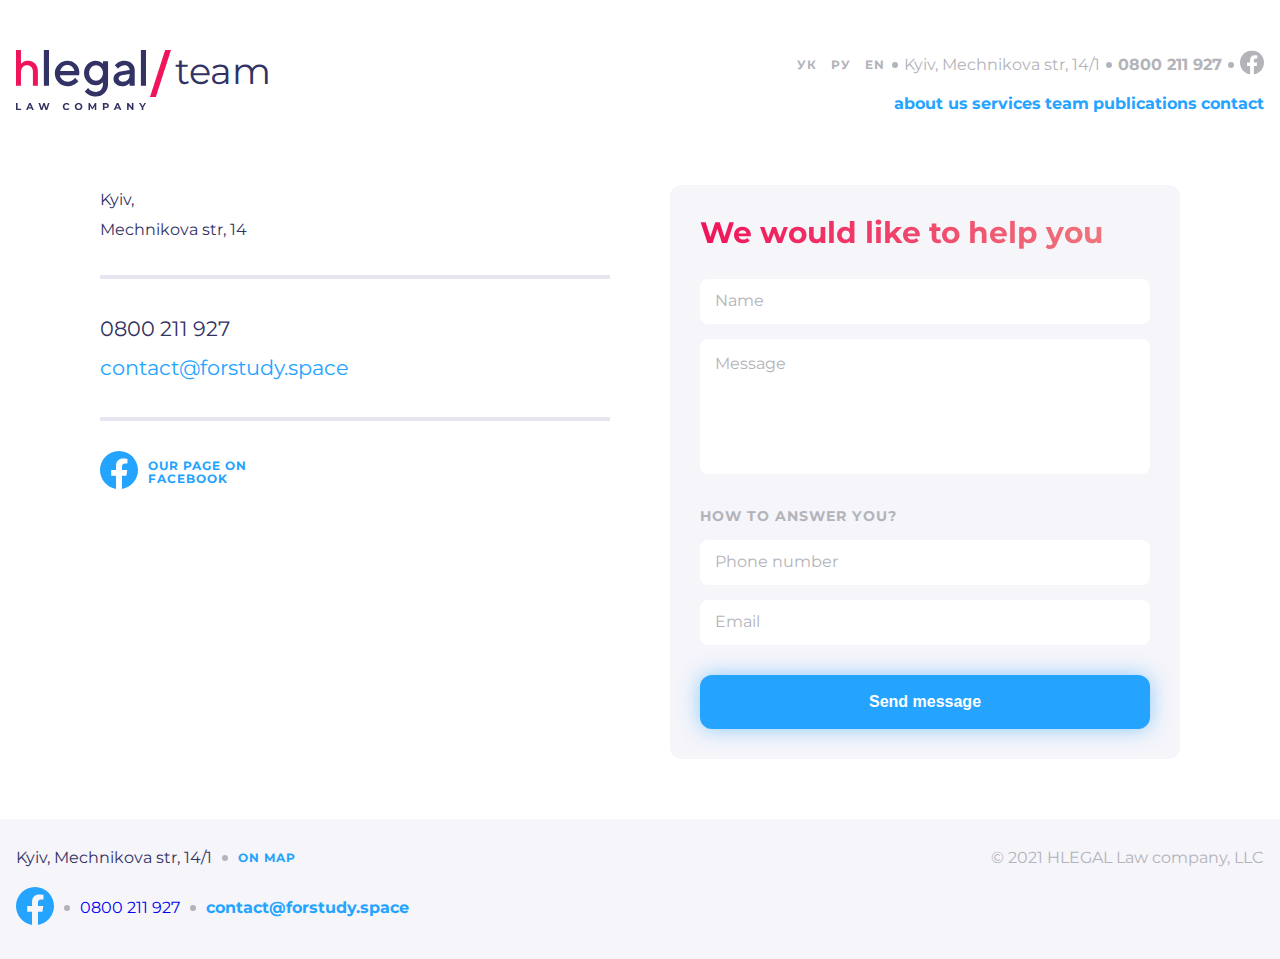
==== pages/contact.html @ 4864a13f "modified files" ====
<!DOCTYPE html>
<html lang="en">

<head>
    <meta charset="UTF-8">
    <meta http-equiv="X-UA-Compatible" content="IE=edge">
    <meta name="viewport" content="width=device-width, initial-scale=1.0">
    <title>CONTACT-PAGE</title>
    <link rel="stylesheet" href="./contact.css">
    <link rel="stylesheet" href="../fonts/font.css">
</head>

<body>
    <header class="header">
        <div class="main-container">
            <div class="header-grid-wrapper">
                <div class="display-flex header-item1">
                    <div class="display-flex">
                        <a href="../index.html" class="logo"><img class="img-logo" src="../images/Logo.svg"
                                alt="Logo"></a>
                        <span class="slash"><img class="img-slash" src="../images/Slash.svg" alt="logo slash"></span>
                        <p class="page-name">team</p>
                    </div>

                    <div class="burger">
                        <span class=""><img src="../images/Hamburger.svg" alt="burger"></span>
                    </div>
                </div>

                <div class="display-flex header-item2 flex-end mobile-flex-start">
                    <div class="lang-buttons">
                        <a href="#" class="lang-btn">ук</a>
                        <a href="#" class="lang-btn">ру</a>
                        <a href="#" class="lang-btn">en</a>
                    </div>

                    <div class="align-items">
                        <span class="dot"></span>
                        <p class="text-style1">Kyiv, Mechnikova str, 14/1</p>
                        <span class="dot"></span>
                        <a href="#" class="text-style2">0800 211 927</a>
                        <span class="dot"></span>

                        <a class="facebook-mobile-none" href="#"><svg class="facebook-hover" width="24" height="25"
                                viewBox="0 0 24 25" fill="none" xmlns="http://www.w3.org/2000/svg">
                                <g clip-path="url(#clip0_1_539)">
                                    <path
                                        d="M24 12.5733C24 5.90541 18.6274 0.5 12 0.5C5.37258 0.5 0 5.90541 0 12.5733C0 18.5995 4.38823 23.5943 10.125 24.5V16.0633H7.07813V12.5733H10.125V9.91343C10.125 6.88755 11.9165 5.21615 14.6576 5.21615C15.9705 5.21615 17.3438 5.45195 17.3438 5.45195V8.42313H15.8306C14.3399 8.42313 13.875 9.35379 13.875 10.3086V12.5733H17.2031L16.6711 16.0633H13.875V24.5C19.6118 23.5943 24 18.5995 24 12.5733Z"
                                        fill="#B3B3BA" />
                                </g>
                                <defs>
                                    <clipPath id="clip0_1_539">
                                        <rect width="24" height="24" fill="white" transform="translate(0 0.5)" />
                                    </clipPath>
                                </defs>
                            </svg>
                        </a>
                    </div>
                </div>

                <div class="header-item3">
                    <nav class="nav flex-end mobile-flex-start active">
                        <div class="menu">
                            <a href="#" class="nav-link">about us</a>
                            <a href="#" class="nav-link">services</a>
                            <a href="#" class="nav-link">team</a>
                            <a href="#" class="nav-link">publications</a>
                            <a href="#" class="nav-link">contact</a>
                        </div>
                    </nav>
                </div>

            </div>
        </div>
    </header>
    <main>
        <section class="form-page">
            <div class="main-container">
                <div class="grid-container">
                    <!--left part-CONTACTS-->
                    <div class="contacts">
                        <div>
                            <p class="contact-info address">Kyiv,<br>Mechnikova str, 14</p>
                            <hr>
                        </div>
                        <div>
                            <p class="contact-info phone">0800 211 927</p>
                            <a class="contact-info email" href="#">contact@forstudy.space</a>
                            <hr>
                        </div>
                        <div class="facebook-page">
                            <a href="#"> <svg class="facebook-hover" width="38" height="38" viewBox="0 0 38 38"
                                    fill="none" xmlns="http://www.w3.org/2000/svg">
                                    <g clip-path="url(#clip0_1_471)">
                                        <path
                                            d="M38 19.1161C38 8.55857 29.4934 0 19 0C8.50658 0 0 8.55857 0 19.1161C0 28.6575 6.94803 36.5659 16.0312 38V24.6419H11.207V19.1161H16.0312V14.9046C16.0312 10.1136 18.8678 7.46723 23.2078 7.46723C25.2866 7.46723 27.4609 7.84059 27.4609 7.84059V12.545H25.0651C22.7048 12.545 21.9688 14.0185 21.9688 15.5302V19.1161H27.2383L26.3959 24.6419H21.9688V38C31.052 36.5659 38 28.6575 38 19.1161Z"
                                            fill="#24A3FF" />
                                    </g>
                                    <defs>
                                        <clipPath id="clip0_1_471">
                                            <rect width="38" height="38" fill="white" />
                                        </clipPath>
                                    </defs>
                                </svg>
                            </a>
                            <a href="#">
                                <p class="link-page">Our page on Facebook</p>
                            </a>
                        </div>
                    </div>

                    <!--right part-FORM-->
                    <div class="form-box">
                        <p class="form-title">We would like to help you</p>

                        <form action="https://fom.in.ua/echo" method="post">

                            <div class="">
                                <label>
                                    <input class="name input" type="text" name="name" placeholder="Name" id="name">
                                </label>
                            </div>
                            <div class="">
                                <label>
                                    <textarea class="message-input" placeholder="Message" name="message"></textarea>
                                </label>
                            </div>


                            <div class="input-gap">
                                <p class="form-question">How to answer you?</p>

                                <div class="">
                                    <label>
                                        <input class="phone input" type="number" name="number"
                                            placeholder="Phone number" id="phone">
                                    </label>
                                </div>
                                <div class="">
                                    <label>
                                        <input class="email input" type="email" name="email" placeholder="Email"
                                            id="email">
                                    </label>
                                </div>
                            </div>
                            <div>
                                <button class="form-btn" type="submit">Send message</button>
                            </div>
                        </form>
                    </div>
                </div>
            </div>
        </section>
    </main>

    <footer class="footer">
        <div class="main-container">
            <div class="space-between flex-wrap">
                <div class="">
                    <div class="display-flex dots-gap-footer">
                        <p class="address">Kyiv, Mechnikova str, 14/1</p>
                        <span class="dot"></span>
                        <a class="map-link" href="#">on map</a>
                    </div>
                    <div class="facebook-block">
                        <a href="#">
                            <svg class="facebook-hover" width="38" height="38" viewBox="0 0 38 38" fill="none"
                                xmlns="http://www.w3.org/2000/svg">
                                <g clip-path="url(#2clip0_1_471)">
                                    <path
                                        d="M38 19.1161C38 8.55857 29.4934 0 19 0C8.50658 0 0 8.55857 0 19.1161C0 28.6575 6.94803 36.5659 16.0312 38V24.6419H11.207V19.1161H16.0312V14.9046C16.0312 10.1136 18.8678 7.46723 23.2078 7.46723C25.2866 7.46723 27.4609 7.84059 27.4609 7.84059V12.545H25.0651C22.7048 12.545 21.9688 14.0185 21.9688 15.5302V19.1161H27.2383L26.3959 24.6419H21.9688V38C31.052 36.5659 38 28.6575 38 19.1161Z"
                                        fill="#24A3FF" />
                                </g>
                                <defs>
                                    <clipPath id="Rclip0_1_471">
                                        <rect width="38" height="38" fill="white" />
                                    </clipPath>
                                </defs>
                            </svg>
                        </a>
                        <span class="dot"></span>
                        <a href="#">0800 211 927</a>
                        <span class="dot"></span>
                        <a class="e-mail" href="#">contact@forstudy.space</a>
                    </div>
                </div>
                <p class="copy">© 2021 HLEGAL Law company, LLC</p>
            </div>
        </div>

    </footer>
    <script src="../assets/jquery/jquery-3.7.1.js"></script>
    <script src="../js/script.js"></script>
</body>

</html>
---- pages/contact.css ----
:root {
  /*--container-width: 1320px;*/
  --container-width: 1600px;
  --basic-space: 1rem;
  --text-size: 16px;
  --text-color: #000000;
  --bg-basic-color: #ffffff;
  --bg-footer-color: #e7ded8;
  --footer-bg-color: #f5f5fa;
  --grey-text: #b3b3ba;
  --accent: #f0145a;
}

* {
  margin: 0;
  padding: 0;
  box-sizing: border-box;
}

a,
a:hover {
  text-decoration: none;
}

html {
  font-family: "Montserrat", sans-serif;
  color: var(--text-color);
  font-size: var(--text-size);
  line-height: 1.15;
  font-weight: 400;
}

body {
  min-height: 100vh;
  display: grid;
  grid-template-rows: auto 1fr auto;
  background-color: var(--basic-color);
}

.main-container {
  width: 100%;
  max-width: calc(var(--container-width) + var(--basic-space) * 2);
  padding-left: var(--basic-space);
  padding-right: var(--basic-space);
  margin-left: auto;
  margin-right: auto;
  position: relative;
}

.display-flex {
  display: flex;
}

.space-between {
  display: flex;
  justify-content: space-between;
}

.column {
  display: flex;
  flex-direction: column;
}

.align-items {
  display: flex;
  align-items: center;
  gap: 6px;
}

.flex-end {
  display: flex;
  justify-content: flex-end;
}

.align-items .text-style1 {
  color: var(--grey-text);
}
.align-items .text-style2 {
  color: var(--grey-text);
  font-weight: 700;
}

.dot {
  width: 6px;
  height: 6px;
  background-color: var(--grey-text);
  border-radius: 50%;
}

/*-----HEADER-------*/

.header-grid-wrapper {
  display: grid;
  grid-template-columns: repeat(2, 1fr);
  grid-template-rows: repeat(2, 1fr);
  gap: 16px;
  /*margin-bottom: 60px;*/
}

.header-item1 {
  grid-column: 1;
  grid-row: 1/3;
}
.header-item2 {
  grid-column: 2;
  grid-row: 1;
}
.header-item3 {
  grid-column: 2;
  grid-row: 2;
}

.header {
  background-color: transparent;
  padding-top: 50px;
}

.page-name {
  color: #323264;
  font-size: 2.3rem;
  margin-left: 4px;
}

.slash {
  margin-left: 4px;
}

.burger {
  display: none;
}

.lang-buttons {
  display: flex;
  align-items: center;
}

.lang-btn {
  text-transform: uppercase;
  color: var(--grey-text);
  font-size: 0.75rem;
  letter-spacing: 1px;
  font-weight: 700;
  padding: 5px 7px;
  background-color: transparent;
  border-radius: 8px;
}
.lang-btn:hover {
  background-color: var(--accent);
  color: #ffffff;
  transition: 0.3s;
}

.header-facebook:hover path {
  fill: var(--accent);
  transition: 0.3s;
}

.nav {
  gap: 16px;
}

.nav-link {
  color: #24a3ff;
  text-align: right;
  font-size: var(--text-size);
  font-weight: 700;
}
.nav-link:hover {
  color: var(--accent);
  text-decoration: underline;
  transition: 0.3s;
}

/*----CONTACTS----*/

.grid-container {
  display: grid;
  grid-template-columns: repeat(2, 1fr);
  gap: 60px;
  margin-left: auto;
  margin-right: auto;
  /*padding-left: 120px;
    padding-right: 120px;*/
  max-width: 1080px;
  margin-top: 60px;
}

.contacts {
  grid-column: 1;
}

.form-box {
  grid-column: 2;
}

/*----Left part-CONTACTS----*/

.contact-info {
  font-size: 1.3rem;
  line-height: 1.88;
}

.address,
.phone {
  color: #323264;
}

.email {
  color: #24a3ff;
}
.email:hover {
  color: var(--accent);
  transition: 0.3s;
}

hr {
  max-width: 510px;
  height: 4px;
  background-color: #e6e6f0;
  border: none;
  margin-top: 30px;
  margin-bottom: 30px;
}

.facebook-page {
  display: flex;
  max-width: 153px;
  align-items: center;
}

.link-page {
  color: #24a3ff;
  font-size: 0.75rem;
  font-weight: 700;
  letter-spacing: 1px;
  text-transform: uppercase;
  margin-left: 10px;
}
.link-page:hover {
  color: var(--accent);
  transition: 0.3s;
}

.facebook-hover:hover path {
  fill: var(--accent);
  transition: 0.3s;
}

/*----Right part-FORM BOX----*/

.form-box {
  background-color: #f5f5fa;
  max-width: 510px;
  padding: 30px;
  border-radius: 12px;
}

.form-title {
  font-size: 1.86rem;
  font-weight: 700;
  background: linear-gradient(90deg, #f0145a 0.84%, #ef8080 99.96%);
  background-clip: text;
  -webkit-background-clip: text;
  -webkit-text-fill-color: transparent;
  margin-bottom: 30px;
}

.input {
  width: 100%;
  max-width: 450px;
  border: none;
  border-radius: 8px;
  padding: 15px;
  background-color: #ffffff;
}
::placeholder {
  color: var(--grey-text);
  font-size: 1rem;
  font-family: "Montserrat", sans-serif;
}
.input:focus {
  border: 1px solid #24a3ff;
  outline: none;
}
.input:focus::placeholder {
  color: #000000;
}
/*.input:focus::grammar-error {
    border: 1px solid #ff0000;
    outline: none;
  }*/

.message-input {
  width: 100%;
  max-width: 450px;
  border: none;
  border-radius: 8px;
  background-color: #ffffff;
  padding-left: 15px;
  padding-top: 15px;
  padding-bottom: 90px;
  resize: none;
  margin-top: 15px;
}
.message-input::placeholder {
  font-size: 1rem;
  font-family: "Montserrat", sans-serif;
}
.message-input:focus {
  border: 1px solid #24a3ff;
  outline: none;
}
.message-input:focus::placeholder {
  color: #000000;
}

.form-question {
  font-size: 0.88rem;
  font-weight: 700;
  letter-spacing: 1px;
  text-transform: uppercase;
  color: var(--grey-text);
  margin-top: 30px;
}

.input-gap {
  display: grid;
  gap: 15px;
}

.form-btn {
  display: inline-block;
  width: 450px;
  border-radius: 12px;
  background-color: #24a3ff;
  color: #ffffff;
  font-size: var(--text-size);
  font-weight: 700;
  border: none;
  padding-top: 18px;
  padding-bottom: 18px;
  cursor: pointer;
  margin-top: 30px;
  box-shadow: 0px 0px 20px 0px rgba(36, 163, 255, 0.5);
}
.form-btn:hover {
  background-color: #0085ff;
}
.form-btn:active {
  background-color: #006ccf;
}

/*-----FOOTER-------*/

.footer {
  background-color: var(--footer-bg-color);
  margin-top: 60px;
  padding-top: 30px;
  padding-bottom: 30px;
}

.flex-wrap {
  flex-wrap: wrap;
}

.address {
  color: #323264;
  font-size: var(--text-size);
  font-weight: 400;
}

.map-link {
  color: #24a3ff;
  font-size: 0.75rem;
  font-weight: 700;
  letter-spacing: 1px;
  text-transform: uppercase;
}

.dots-gap-footer {
  display: flex;
  align-items: center;
  gap: 10px;
}

.facebook-hover:hover path {
  fill: var(--accent);
  transition: 0.3s;
}

.facebook-block {
  display: flex;
  align-items: center;
  gap: 10px;
  margin-top: 20px;
}

.facebook-block p {
  color: #46466e;
  font-size: var(--text-size);
  font-weight: 700;
}

.e-mail {
  color: #24a3ff;
  font-weight: 700;
}
.e-mail:hover,
.map-link:hover {
  color: var(--accent);
  transition: 0.3s;
}

.copy {
  color: var(--grey-text);
}

@media (max-width: 1440px) {
  .main-container {
    max-width: calc(1320px + var(--basic-space) * 2);
  }
}

@media (max-width: 1024px) {
  .grid-container {
    max-width: 904px;
  }

  .form-box {
    max-width: 422px;
  }

  .form-btn {
    max-width: 362px;
  }
}

@media (max-width: 768px) {
  /*----header----*/

  .header-grid-wrapper {
    display: flex;
    flex-direction: column;
    gap: 30px;
  }

  .header-item1 {
    order: 2;
  }
  .header-item2 {
    order: 1;
  }
  .header-item3 {
    order: 3;
  }

  .mobile-flex-start {
    display: flex;
    justify-content: flex-start;
  }

  /*---page-content---*/

  .grid-container {
    display: flex;
    flex-direction: column;
    max-width: 648px;
  }

  .form-box {
    max-width: 648px;
  }

  hr {
    max-width: 648px;
  }

  .input {
    max-width: 588px;
  }

  .message-input {
    max-width: 588px;
  }

  .form-btn {
    max-width: 588px;
    width: 100%;
  }

  /*----footer----*/
  .flex-wrap {
    max-width: 398px;
    margin-left: auto;
    margin-right: auto;
    justify-content: center;
  }

  .copy {
    margin-top: 30px;
  }
}

@media (max-width: 375px) {
  .img-logo {
    max-width: 69px;
  }
  .img-slash {
    max-width: 12px;
  }
  .page-name {
    font-size: 1.25rem;
  }

  .burger {
    display: block;
  }

  .header-item1 {
    display: flex;
    justify-content: space-between;
  }

  .header-item2 {
    display: flex;
    justify-content: space-between;
    background-color: #f5f5fa;
    margin-top: -50px;
    padding-top: 10px;
    padding-bottom: 10px;
    margin-left: -1rem;
    margin-right: -1rem;
  }

  .lang-buttons {
    margin-left: 10px;
  }

  .text-style2 {
    margin-right: 15px;
  }

  .nav,
  .text-style1,
  .dot,
  .facebook-mobile {
    display: none;
  }

  /*---header end ---*/

  /*----burger-menu----*/

  .burger {
    display: block;
    width: 30px;
    height: 30px;
    margin-left: auto;
    position: relative;
    z-index: 7;
  }
  .nav {
    position: fixed;
    inset: 0;
    width: 100%;
    height: 100%;
    padding: 0.5rem 1rem;
    z-index: -5;
  }
  .nav.active {
    z-index: 5;
    background-color: rgba(50, 50, 50, 0.85);
  }
  .nav .menu {
    display: flex;
    flex-direction: column;
    align-items: center;
    font-size: 1.5rem;
    background-color: #fff;
    border-radius: 0.5rem;
    height: 100%;
    transition: all 0.3s linear;
    transform: translateY(0);
    padding-top: 100px;
  }
  .nav.active .menu {
    transform: translateY(0);
  }

  .nav-link {
    padding: 7px 100px;
    background-color: #f5f5fa;
    border-radius: 12px;
    margin: 10px;
  }
  .nav-link:hover {
    color: #f0145a;
    text-decoration: none;
  }

  /*---burger-menu-end*/

  .grid-container {
    gap: 30px;
    margin-top: 30px;
  }

  .nav {
    display: none;
  }

  .text-style1 {
    display: none;
  }

  .facebook-mobile-none {
    display: none;
  }

  /*----footer----*/
  .dot {
    display: none;
  }

  .dots-gap-footer,
  .facebook-block {
    display: flex;
    flex-direction: column;
  }

  .copy {
    text-align: center;
  }
}
---- fonts/font.css ----
@font-face {
  font-family: "Montserrat"; /* only font name */
  src: local("Montserrat"), url("./Montserrat-Bold.woff2") format("woff2"); /* Path to file with font */
  font-weight: 700;
  font-style: normal;
}

@font-face {
  font-family: "Montserrat"; /* only font name */
  src: local("Montserrat"), url("./Montserrat-Regular.woff2") format("woff2"); /* Path to file with font */
  font-weight: 400;
  font-style: normal;
}
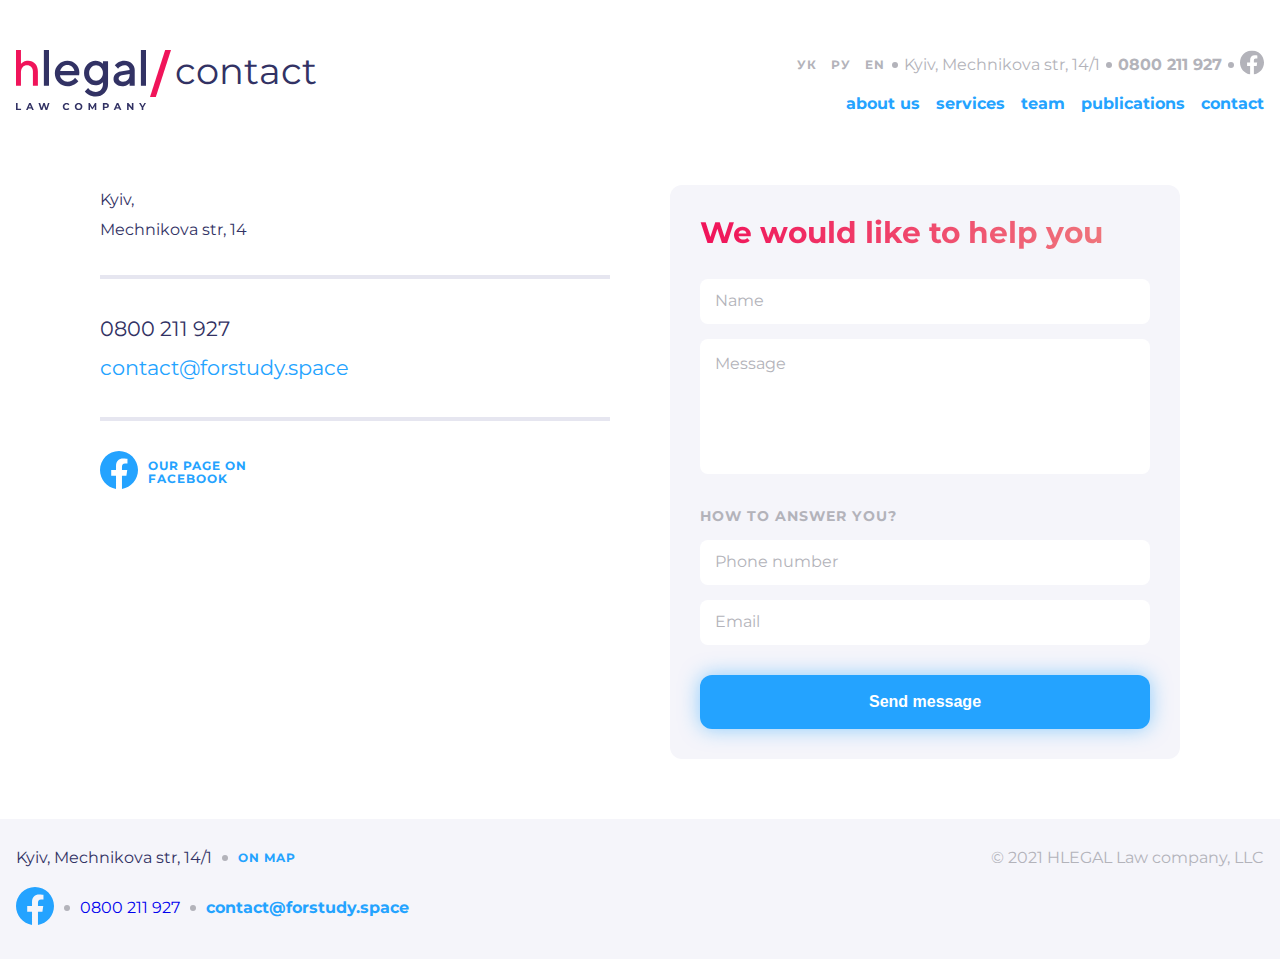
==== commit fe95960e: "modified files" ====
--- a/pages/contact.html
+++ b/pages/contact.html
@@ -19,7 +19,7 @@
                         <a href="../index.html" class="logo"><img class="img-logo" src="../images/Logo.svg"
                                 alt="Logo"></a>
                         <span class="slash"><img class="img-slash" src="../images/Slash.svg" alt="logo slash"></span>
-                        <p class="page-name">team</p>
+                        <p class="page-name">contact</p>
                     </div>
 
                     <div class="burger">
@@ -38,7 +38,7 @@
                         <span class="dot"></span>
                         <p class="text-style1">Kyiv, Mechnikova str, 14/1</p>
                         <span class="dot"></span>
-                        <a href="#" class="text-style2">0800 211 927</a>
+                        <a href="tel:+30800211927" class="text-style2">0800 211 927</a>
                         <span class="dot"></span>
 
                         <a class="facebook-mobile-none" href="#"><svg class="facebook-hover" width="24" height="25"
@@ -179,9 +179,9 @@
                             </svg>
                         </a>
                         <span class="dot"></span>
-                        <a href="#">0800 211 927</a>
+                        <a class="tel-style" href="tel:+30800211927">0800 211 927</a>
                         <span class="dot"></span>
-                        <a class="e-mail" href="#">contact@forstudy.space</a>
+                        <a class="e-mail" href="mailto:contact@forstudy.space">contact@forstudy.space</a>
                     </div>
                 </div>
                 <p class="copy">© 2021 HLEGAL Law company, LLC</p>
--- a/pages/contact.css
+++ b/pages/contact.css
@@ -155,7 +155,8 @@
   transition: 0.3s;
 }
 
-.nav {
+.menu {
+  display: flex;
   gap: 16px;
 }
 
@@ -180,7 +181,7 @@
   margin-left: auto;
   margin-right: auto;
   /*padding-left: 120px;
-    padding-right: 120px;*/
+      padding-right: 120px;*/
   max-width: 1080px;
   margin-top: 60px;
 }
@@ -286,9 +287,9 @@
   color: #000000;
 }
 /*.input:focus::grammar-error {
-    border: 1px solid #ff0000;
-    outline: none;
-  }*/
+      border: 1px solid #ff0000;
+      outline: none;
+    }*/
 
 .message-input {
   width: 100%;
@@ -591,7 +592,6 @@
     padding: 7px 100px;
     background-color: #f5f5fa;
     border-radius: 12px;
-    margin: 10px;
   }
   .nav-link:hover {
     color: #f0145a;
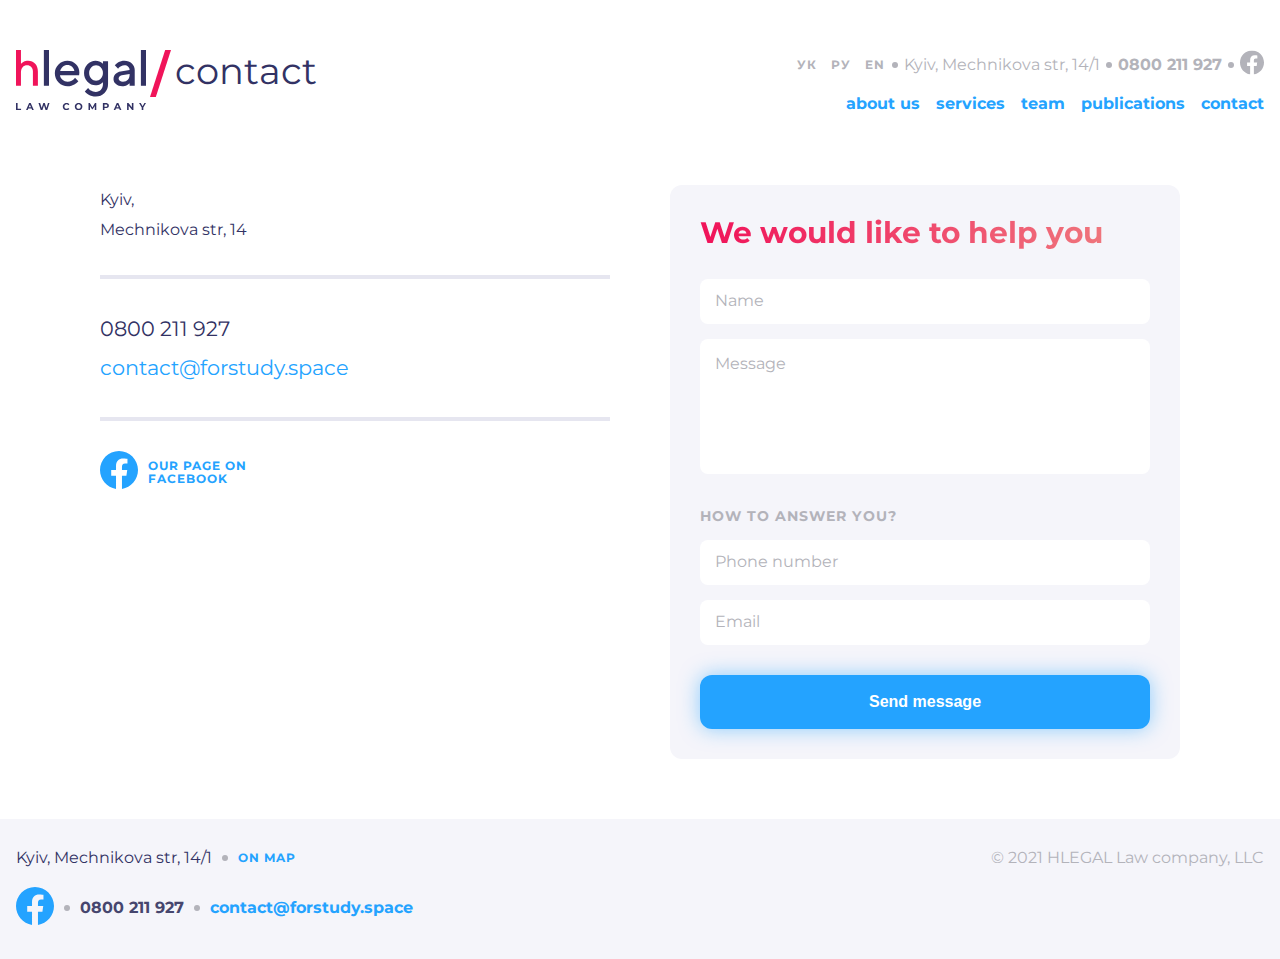
==== commit 4c260918: "modified pages and added images" ====
--- a/pages/contact.html
+++ b/pages/contact.html
@@ -62,8 +62,8 @@
                     <nav class="nav flex-end mobile-flex-start active">
                         <div class="menu">
                             <a href="#" class="nav-link">about us</a>
-                            <a href="#" class="nav-link">services</a>
-                            <a href="#" class="nav-link">team</a>
+                            <a href="../pages/service.html" class="nav-link">services</a>
+                            <a href="../pages/team.html" class="nav-link">team</a>
                             <a href="#" class="nav-link">publications</a>
                             <a href="#" class="nav-link">contact</a>
                         </div>
--- a/pages/contact.css
+++ b/pages/contact.css
@@ -412,6 +412,11 @@
   transition: 0.3s;
 }
 
+.tel-style {
+  color: #46466e;
+  font-weight: 700;
+}
+
 .copy {
   color: var(--grey-text);
 }
